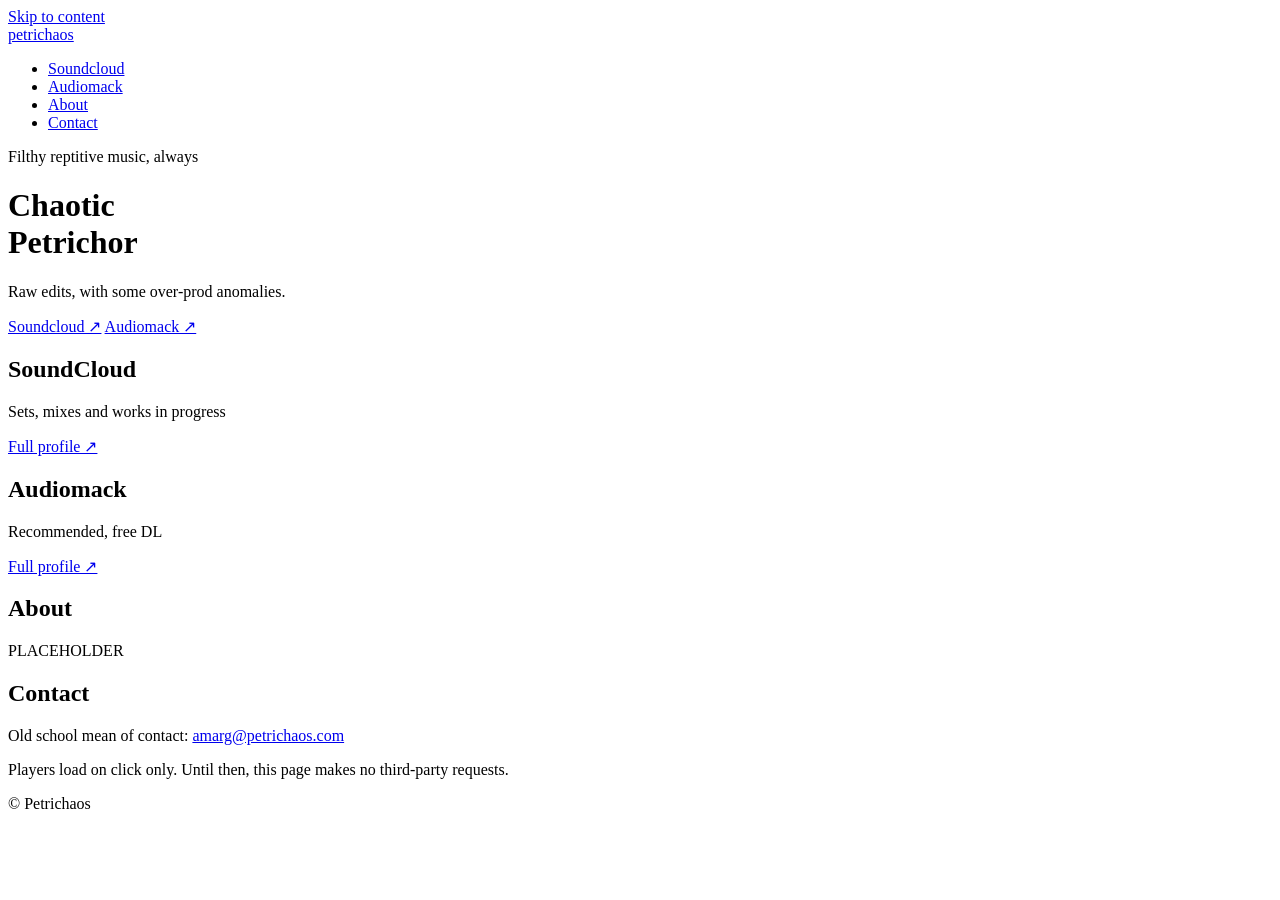
==== index.html @ 640dec54 "Add initial HTML structure for Petrichaos site" ====
<!doctype html>
<html lang="en">
<head>
<meta charset="utf-8">
<meta name="viewport" content="width=device-width,initial-scale=1">
<meta name="referrer" content="no-referrer">
<meta name="color-scheme" content="dark light">
<meta http-equiv="Content-Security-Policy" content="default-src 'none'; style-src 'self'; script-src 'self'; img-src 'self' data:; frame-src https://w.soundcloud.com https://audiomack.com; base-uri 'none'; form-action 'none'">
<title>Petrichaos | Repetitive. Always.</title>
<meta name="description" content="Listen.">
<link rel="stylesheet" href="style.css">
</head>
<body>
<a class="skip" href="#main">Skip to content</a>

<nav class="nav" aria-label="Primary">
  <a class="brand" href="#top">petrichaos</a>
  <ul>
    <li><a href="#soundcloud">Soundcloud</a></li>
    <li><a href="#audiomack">Audiomack</a></li>
    <li><a href="#about">About</a></li>
    <li><a href="#contact">Contact</a></li>
  </ul>
</nav>

<header id="top" class="hero">
  <p class="eyebrow">Filthy reptitive music, always</p>
  <h1>Chaotic<br>Petrichor</h1>
  <p class="lede"R>Raw edits, with some over-prod anomalies.</p>
  <div class="cta">
    <a class="btn sc" href="https://soundcloud.com/petrichaos" rel="noopener noreferrer" target="_blank">Soundcloud &#8599;</a>
    <a class="btn am" href="https://audiomack.com/petrichaos" rel="noopener noreferrer" target="_blank">Audiomack &#8599;</a>
  </div>
</header>

<main id="main">

  <section id="soundcloud" class="platform sc" aria-labelledby="h-sc">
    <div class="phead">
      <h2 id="h-sc">SoundCloud</h2>
      <p>Sets, mixes and works in progress</p>
      <a class="more" href="https://soundcloud.com/petrichaos" rel="noopener noreferrer" target="_blank">Full profile &#8599;</a>
    </div>
    <div class="grid">
      <figure class="slot" data-label="Soundcloud player 1" data-src="https://w.soundcloud.com/player/?url=soundcloud.com/petrichaos/102thnr-001-jam-1&amp;color=%23ff5500&amp;visual=false" data-height="166"></figure>
      <figure class="slot" data-label="Soundcloud player 2" data-src="https://w.soundcloud.com/player/?url=soundcloud.com/petrichaos/tidrin&amp;color=%23ff5500&amp;visual=false" data-height="166"></figure>
    </div>
  </section>

  <section id="audiomack" class="platform am" aria-labelledby="h-am">
    <div class="phead">
      <h2 id="h-am">Audiomack</h2>
      <p>Recommended, free DL</p>
      <a class="more" href="https://audiomack.com/petrichaos" rel="noopener noreferrer" target="_blank">Full profile &#8599;</a>
    </div>
    <div class="grid">
      <figure class="slot" data-label="Audiomack player 1" data-src="https://audiomack.com/embed/petrichaos/song/deep-mechanics" data-height="252"></figure>
      <figure class="slot" data-label="Audiomack player 2" data-src="https://audiomack.com/embed/petrichaos/song/dunit-tzri" data-height="252"></figure>
    </div>
  </section>

  <section id="about" class="about" aria-labelledby="h-about">
    <h2 id="h-about">About</h2>
    <p>PLACEHOLDER</p>
  </section>

  <section id="contact" class="about" aria-labelledby="h-contact">
    <h2 id="h-contact">Contact</h2>
    <p>Old school mean of contact: <a href="mailto:amarg@petrichaos.com">amarg@petrichaos.com</a></p>
  </section>

</main>

<footer class="foot">
  <p>Players load on click only. Until then, this page makes no third-party requests.</p>
  <p>&copy; Petrichaos</p>
</footer>

<script src="app.js"></script>
</body>
</html>
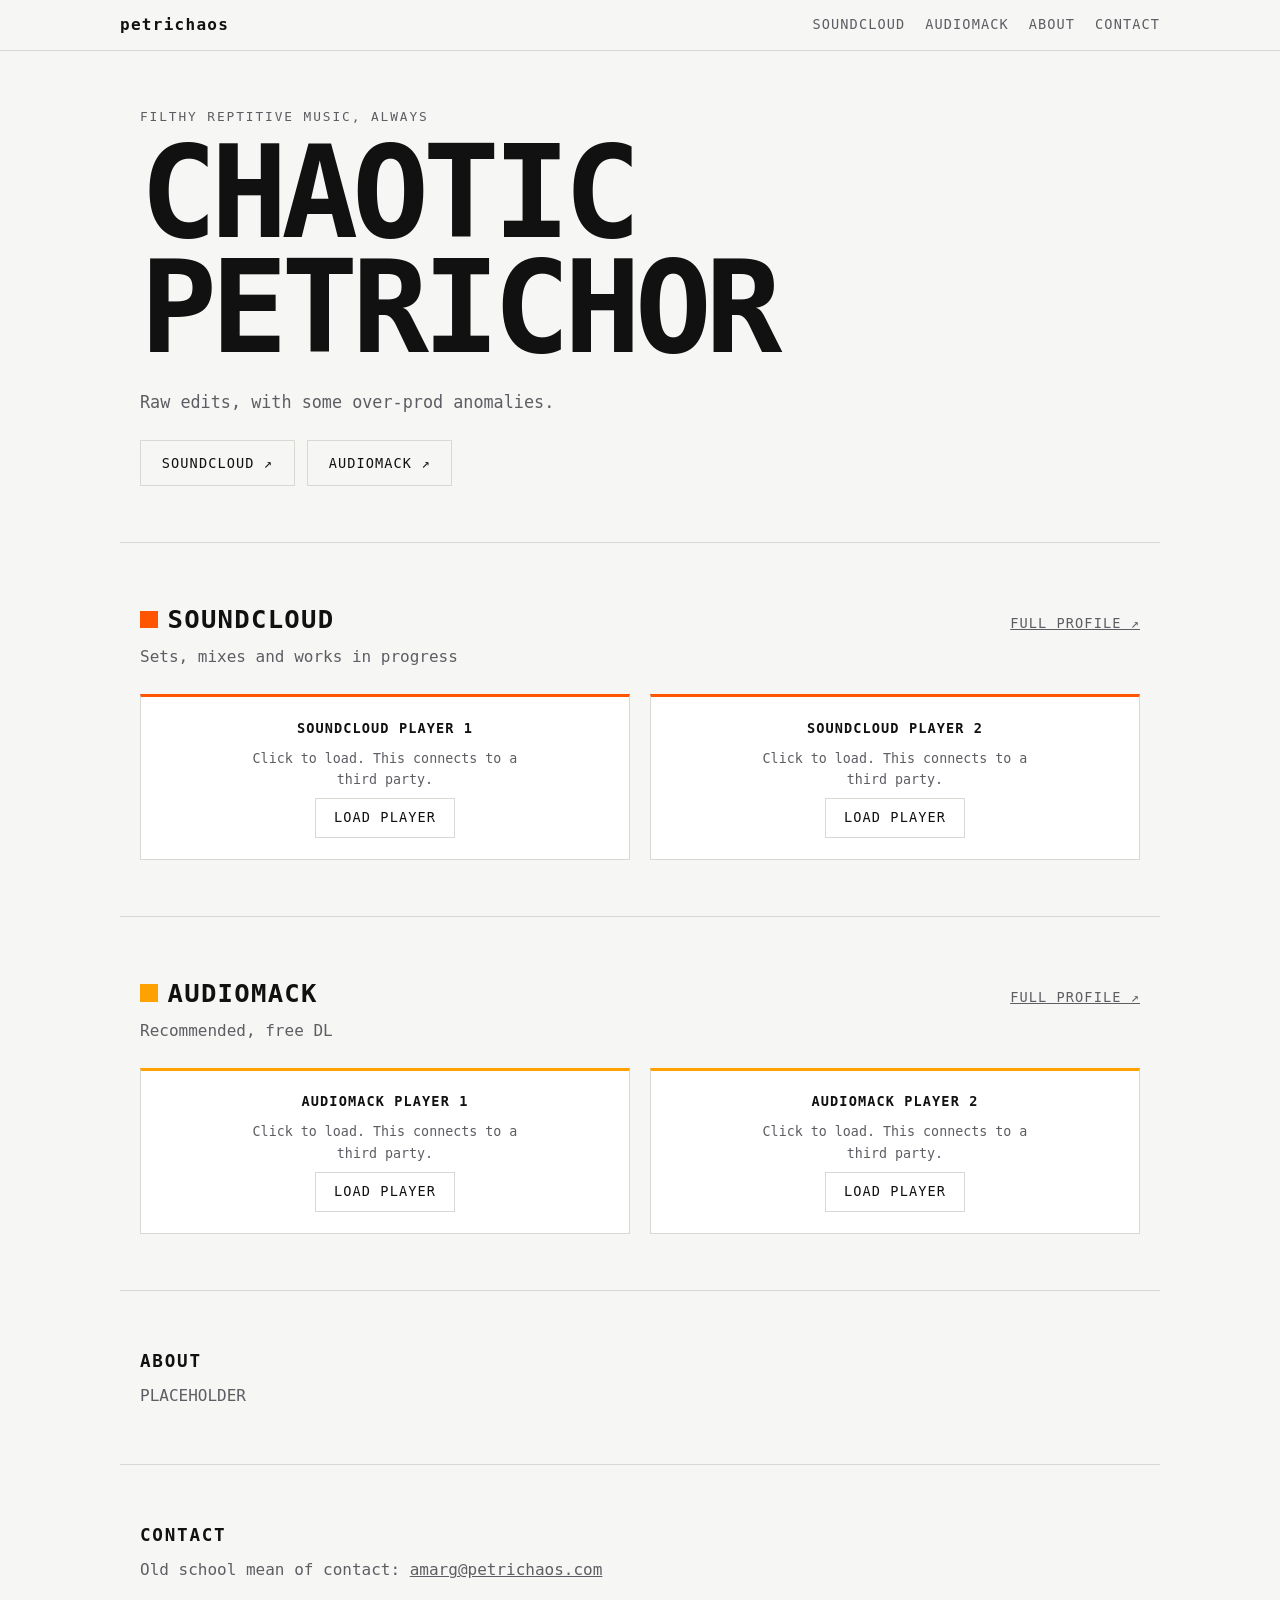
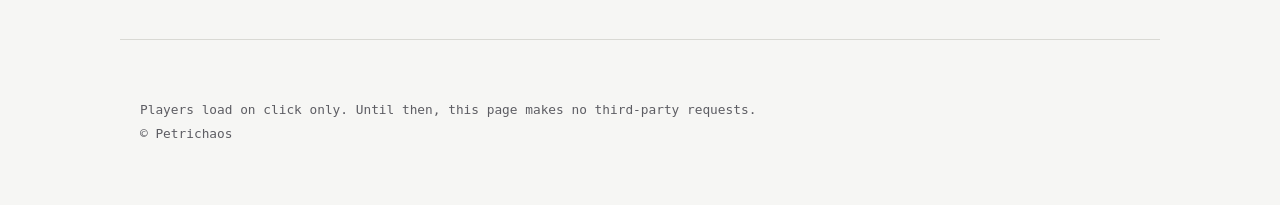
==== commit ae3ab99b: "Fix HTML syntax error in lede paragraph" ====
--- a/index.html
+++ b/index.html
@@ -26,7 +26,7 @@
 <header id="top" class="hero">
   <p class="eyebrow">Filthy reptitive music, always</p>
   <h1>Chaotic<br>Petrichor</h1>
-  <p class="lede"R>Raw edits, with some over-prod anomalies.</p>
+  <p class="lede">Raw edits, with some over-prod anomalies.</p>
   <div class="cta">
     <a class="btn sc" href="https://soundcloud.com/petrichaos" rel="noopener noreferrer" target="_blank">Soundcloud &#8599;</a>
     <a class="btn am" href="https://audiomack.com/petrichaos" rel="noopener noreferrer" target="_blank">Audiomack &#8599;</a>
--- a/style.css
+++ b/style.css
@@ -0,0 +1,67 @@
+@font-face{
+  font-family:"Local Mono";
+  src:url("fonts/JetBrainsMono-regular.woff2") format("woff2");
+  font-display:swap;
+}
+
+:root{
+  --font:ui-monospace,"Local Mono","SF Mono","Cascadia Mono",Menlo,Consolas,"DejaVu Sans Mono",monospace;
+  --bg:#0a0a0b;--panel:#111114;--fg:#ececec;--mut:#8b8b92;--line:#25252a;
+  --sc:#ff5500;--am:#ffa200;--max:1040px;
+}
+@media (prefers-color-scheme:light){
+  :root{--bg:#f6f6f4;--panel:#fff;--fg:#111;--mut:#5d5d63;--line:#d9d9d4}
+}
+*{box-sizing:border-box}
+html{scroll-behavior:smooth;scroll-padding-top:4rem}
+@media (prefers-reduced-motion:reduce){html{scroll-behavior:auto}*{transition:none!important}}
+body{margin:0;background:var(--bg);color:var(--fg);font:16px/1.6 var(--font)}
+a{color:inherit}
+.skip{position:absolute;left:-999px;top:0;background:var(--fg);color:var(--bg);padding:.5rem 1rem}
+.skip:focus{left:0;z-index:20}
+:focus-visible{outline:2px solid var(--fg);outline-offset:3px}
+
+.nav{position:sticky;top:0;z-index:10;display:flex;justify-content:space-between;align-items:center;
+  padding:.75rem max(1.25rem,calc((100vw - var(--max))/2));background:var(--bg);border-bottom:1px solid var(--line)}
+.brand{font-weight:700;text-decoration:none;letter-spacing:.08em}
+.nav ul{display:flex;gap:1.25rem;list-style:none;margin:0;padding:0;font-size:.85rem;text-transform:uppercase;letter-spacing:.08em}
+.nav ul a{text-decoration:none;color:var(--mut)}
+.nav ul a:hover{color:var(--fg)}
+@media (max-width:560px){.nav ul li:nth-child(n+3){display:none}}
+
+.hero,.platform,.about,.foot{max-width:var(--max);margin:auto;padding:3.5rem 1.25rem}
+.eyebrow{color:var(--mut);text-transform:uppercase;letter-spacing:.15em;font-size:.8rem;margin:0}
+h1{font-size:clamp(3rem,13vw,8rem);line-height:.9;margin:.5rem 0 1.5rem;letter-spacing:-.05em;text-transform:uppercase}
+.lede{max-width:56ch;color:var(--mut);font-size:1.05rem}
+.cta{display:flex;flex-wrap:wrap;gap:.75rem;margin-top:1.5rem}
+.btn{padding:.7rem 1.3rem;border:1px solid var(--line);text-decoration:none;text-transform:uppercase;
+  letter-spacing:.08em;font-size:.85rem;transition:background .15s,color .15s,border-color .15s}
+.btn.sc:hover{background:var(--sc);border-color:var(--sc);color:#000}
+.btn.am:hover{background:var(--am);border-color:var(--am);color:#000}
+
+.platform{border-top:1px solid var(--line)}
+.phead{display:grid;grid-template-columns:1fr auto;gap:.25rem 1rem;align-items:baseline;margin-bottom:1.5rem}
+.phead h2{margin:0;font-size:1.6rem;text-transform:uppercase;letter-spacing:.05em;grid-column:1}
+.phead h2::before{content:"";display:inline-block;width:.7em;height:.7em;margin-right:.6rem;background:var(--c)}
+.phead p{margin:0;color:var(--mut);grid-column:1}
+.more{grid-column:2;grid-row:1/3;font-size:.85rem;text-transform:uppercase;letter-spacing:.08em;color:var(--mut)}
+.more:hover{color:var(--fg)}
+.sc{--c:var(--sc)}.am{--c:var(--am)}
+
+.grid{display:grid;gap:1.25rem;grid-template-columns:repeat(auto-fit,minmax(min(100%,420px),1fr))}
+.slot{margin:0;background:var(--panel);border:1px solid var(--line);border-top:3px solid var(--c);
+  min-height:166px;display:flex;align-items:center;justify-content:center;position:relative}
+.slot iframe{display:block;width:100%;border:0}
+.ph{text-align:center;padding:1.25rem;display:grid;gap:.5rem;justify-items:center}
+.ph strong{text-transform:uppercase;letter-spacing:.08em;font-size:.85rem}
+.ph small{color:var(--mut);max-width:34ch}
+.ph button{background:none;color:var(--fg);border:1px solid var(--line);padding:.5rem 1.1rem;font:inherit;
+  font-size:.85rem;text-transform:uppercase;letter-spacing:.08em;cursor:pointer}
+.ph button:hover{background:var(--c);border-color:var(--c);color:#000}
+.ph .err{color:#ff6b6b}
+
+.about{border-top:1px solid var(--line)}
+.about h2{font-size:1.1rem;text-transform:uppercase;letter-spacing:.1em;margin:0 0 .5rem}
+.about p{max-width:62ch;color:var(--mut);margin:0}
+.foot{border-top:1px solid var(--line);color:var(--mut);font-size:.8rem}
+.foot p{margin:.25rem 0}
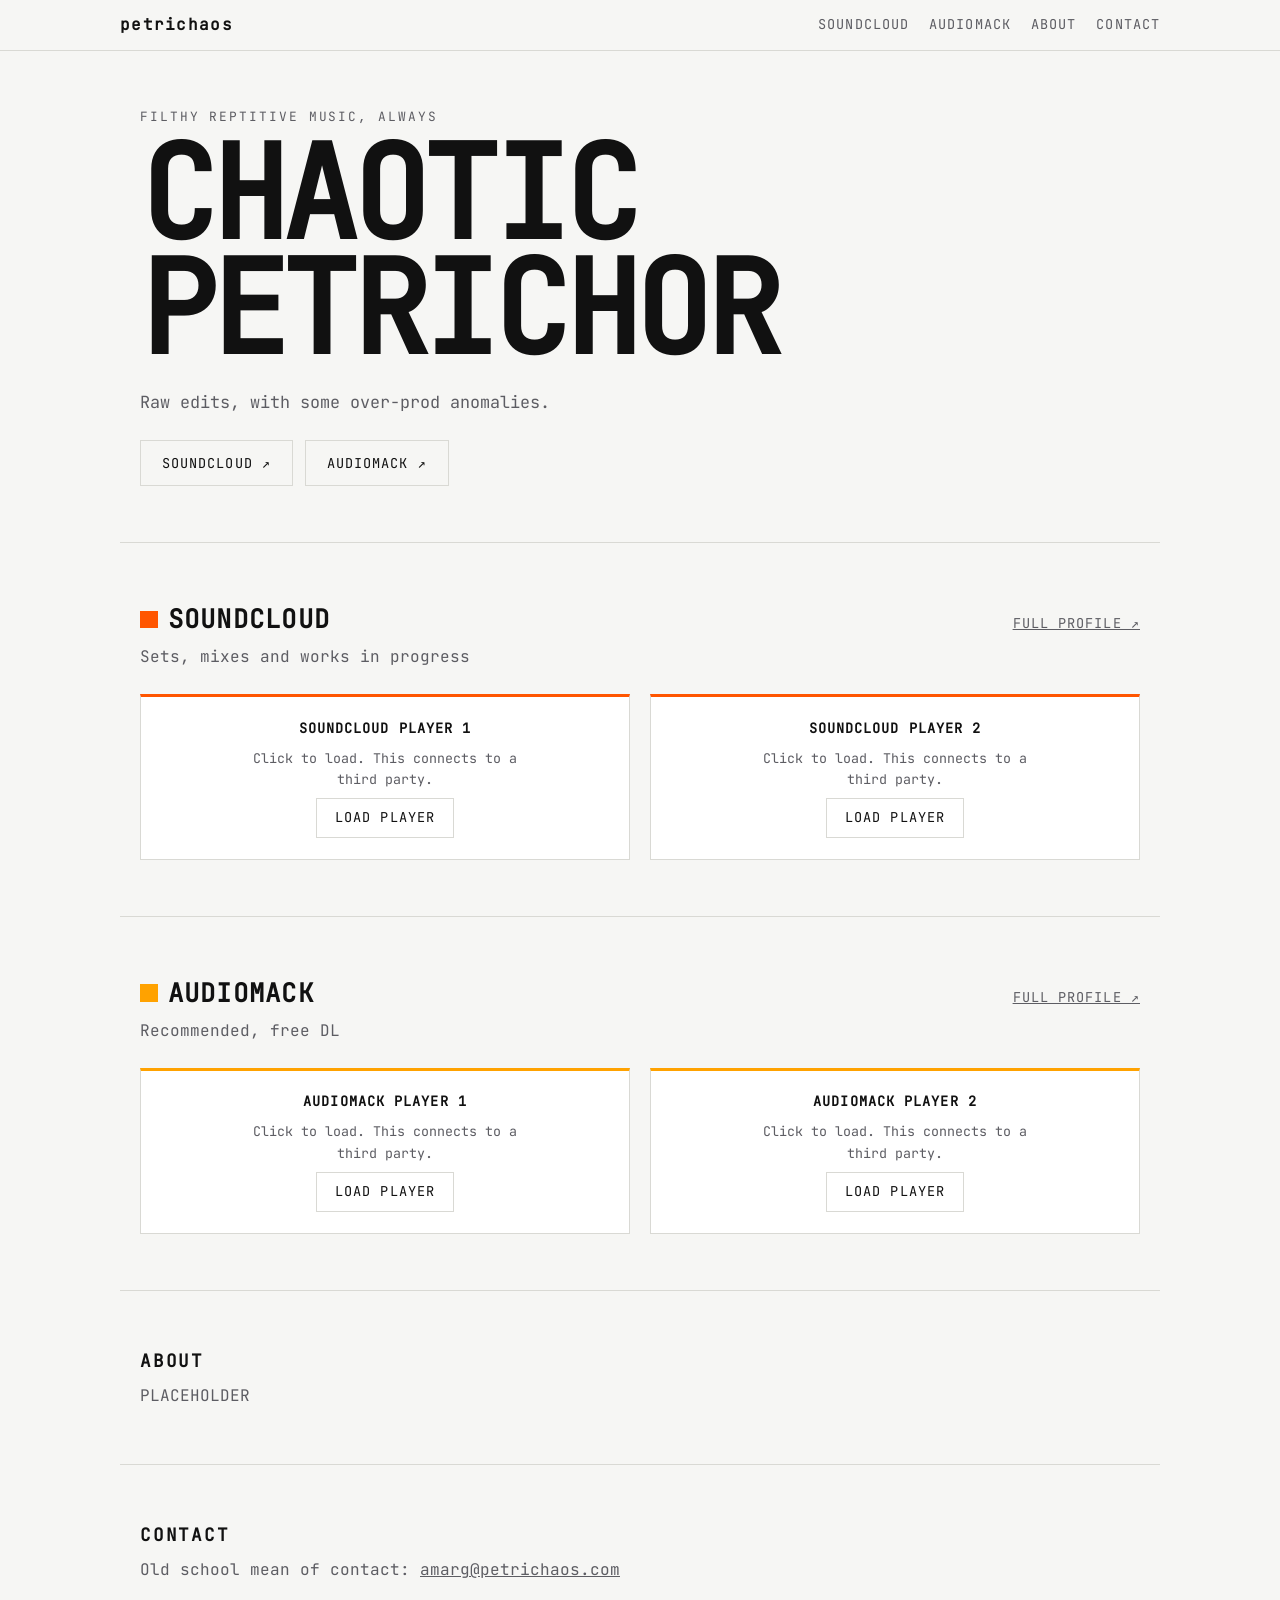
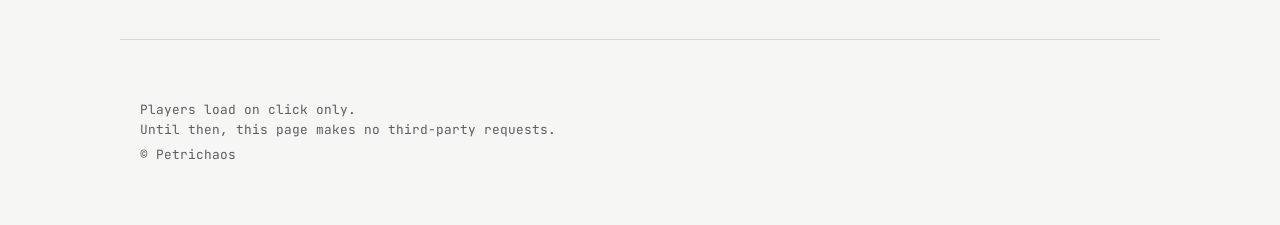
==== commit d24e878b: "Enhance CSP and update footer text Updated Content Security Policy to include font-src directive and" ====
--- a/index.html
+++ b/index.html
@@ -5,7 +5,7 @@
 <meta name="viewport" content="width=device-width,initial-scale=1">
 <meta name="referrer" content="no-referrer">
 <meta name="color-scheme" content="dark light">
-<meta http-equiv="Content-Security-Policy" content="default-src 'none'; style-src 'self'; script-src 'self'; img-src 'self' data:; frame-src https://w.soundcloud.com https://audiomack.com; base-uri 'none'; form-action 'none'">
+<meta http-equiv="Content-Security-Policy" content="default-src 'none'; style-src 'self'; font-src 'self'; script-src 'self'; img-src 'self' data:; frame-src https://w.soundcloud.com https://audiomack.com; base-uri 'none'; form-action 'none'">
 <title>Petrichaos | Repetitive. Always.</title>
 <meta name="description" content="Listen.">
 <link rel="stylesheet" href="style.css">
@@ -72,7 +72,7 @@
 </main>
 
 <footer class="foot">
-  <p>Players load on click only. Until then, this page makes no third-party requests.</p>
+  <p>Players load on click only.<br>Until then, this page makes no third-party requests.</p>
   <p>&copy; Petrichaos</p>
 </footer>
 
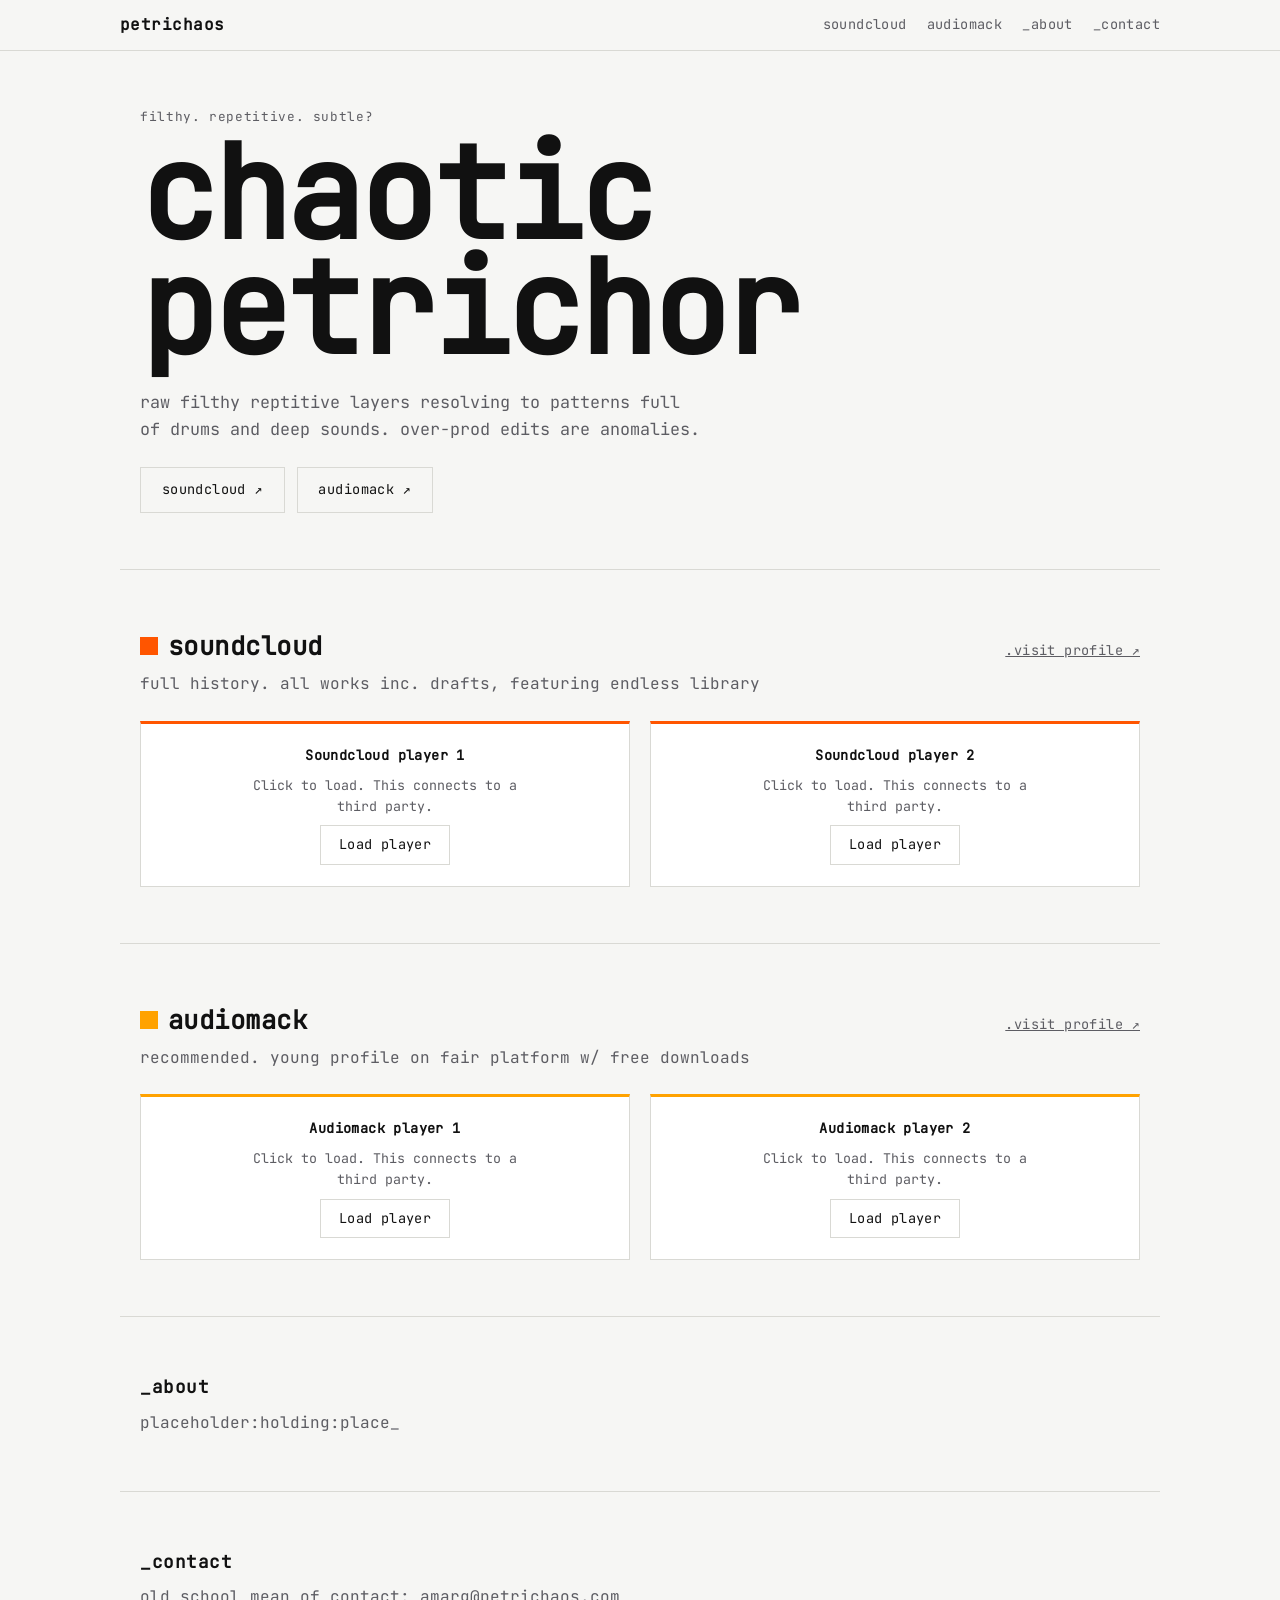
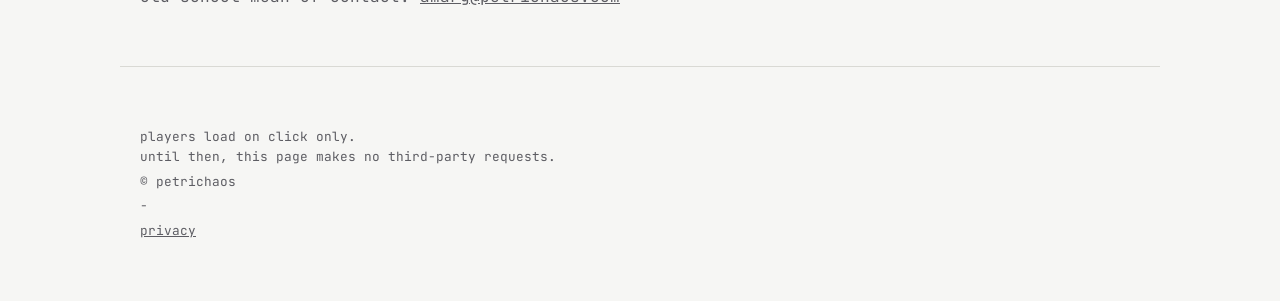
==== commit 43f1f3c4: "Update index.html with new titles and content" ====
--- a/index.html
+++ b/index.html
@@ -6,7 +6,7 @@
 <meta name="referrer" content="no-referrer">
 <meta name="color-scheme" content="dark light">
 <meta http-equiv="Content-Security-Policy" content="default-src 'none'; style-src 'self'; font-src 'self'; script-src 'self'; img-src 'self' data:; frame-src https://w.soundcloud.com https://audiomack.com; base-uri 'none'; form-action 'none'">
-<title>Petrichaos | Repetitive. Always.</title>
+<title>petrichaos | failed to exit the loop.</title>
 <meta name="description" content="Listen.">
 <link rel="stylesheet" href="style.css">
 </head>
@@ -16,20 +16,20 @@
 <nav class="nav" aria-label="Primary">
   <a class="brand" href="#top">petrichaos</a>
   <ul>
-    <li><a href="#soundcloud">Soundcloud</a></li>
-    <li><a href="#audiomack">Audiomack</a></li>
-    <li><a href="#about">About</a></li>
-    <li><a href="#contact">Contact</a></li>
+    <li><a href="#soundcloud">soundcloud</a></li>
+    <li><a href="#audiomack">audiomack</a></li>
+    <li><a href="#about">_about</a></li>
+    <li><a href="#contact">_contact</a></li>
   </ul>
 </nav>
 
 <header id="top" class="hero">
-  <p class="eyebrow">Filthy reptitive music, always</p>
-  <h1>Chaotic<br>Petrichor</h1>
-  <p class="lede">Raw edits, with some over-prod anomalies.</p>
+  <p class="eyebrow">filthy. repetitive. subtle?</p>
+  <h1>chaotic<br>petrichor</h1>
+  <p class="lede">raw filthy reptitive layers resolving to patterns full of drums and deep sounds. over-prod edits are anomalies.</p>
   <div class="cta">
-    <a class="btn sc" href="https://soundcloud.com/petrichaos" rel="noopener noreferrer" target="_blank">Soundcloud &#8599;</a>
-    <a class="btn am" href="https://audiomack.com/petrichaos" rel="noopener noreferrer" target="_blank">Audiomack &#8599;</a>
+    <a class="btn sc" href="https://soundcloud.com/petrichaos" rel="noopener noreferrer" target="_blank">soundcloud &#8599;</a>
+    <a class="btn am" href="https://audiomack.com/petrichaos" rel="noopener noreferrer" target="_blank">audiomack &#8599;</a>
   </div>
 </header>
 
@@ -37,9 +37,9 @@
 
   <section id="soundcloud" class="platform sc" aria-labelledby="h-sc">
     <div class="phead">
-      <h2 id="h-sc">SoundCloud</h2>
-      <p>Sets, mixes and works in progress</p>
-      <a class="more" href="https://soundcloud.com/petrichaos" rel="noopener noreferrer" target="_blank">Full profile &#8599;</a>
+      <h2 id="h-sc">soundcloud</h2>
+      <p>full history. all works inc. drafts, featuring endless library</p>
+      <a class="more" href="https://soundcloud.com/petrichaos" rel="noopener noreferrer" target="_blank">.visit profile &#8599;</a>
     </div>
     <div class="grid">
       <figure class="slot" data-label="Soundcloud player 1" data-src="https://w.soundcloud.com/player/?url=soundcloud.com/petrichaos/102thnr-001-jam-1&amp;color=%23ff5500&amp;visual=false" data-height="166"></figure>
@@ -49,9 +49,9 @@
 
   <section id="audiomack" class="platform am" aria-labelledby="h-am">
     <div class="phead">
-      <h2 id="h-am">Audiomack</h2>
-      <p>Recommended, free DL</p>
-      <a class="more" href="https://audiomack.com/petrichaos" rel="noopener noreferrer" target="_blank">Full profile &#8599;</a>
+      <h2 id="h-am">audiomack</h2>
+      <p>recommended. young profile on fair platform w/ free downloads</p>
+      <a class="more" href="https://audiomack.com/petrichaos" rel="noopener noreferrer" target="_blank">.visit profile &#8599;</a>
     </div>
     <div class="grid">
       <figure class="slot" data-label="Audiomack player 1" data-src="https://audiomack.com/embed/petrichaos/song/deep-mechanics" data-height="252"></figure>
@@ -60,20 +60,20 @@
   </section>
 
   <section id="about" class="about" aria-labelledby="h-about">
-    <h2 id="h-about">About</h2>
-    <p>PLACEHOLDER</p>
+    <h2 id="h-about">_about</h2>
+    <p>placeholder:holding:place_</p>
   </section>
 
   <section id="contact" class="about" aria-labelledby="h-contact">
-    <h2 id="h-contact">Contact</h2>
-    <p>Old school mean of contact: <a href="mailto:amarg@petrichaos.com">amarg@petrichaos.com</a></p>
+    <h2 id="h-contact">_contact</h2>
+    <p>old school mean of contact: <a href="mailto:amarg@petrichaos.com">amarg@petrichaos.com</a></p>
   </section>
 
 </main>
 
 <footer class="foot">
-  <p>Players load on click only.<br>Until then, this page makes no third-party requests.</p>
-  <p>&copy; Petrichaos</p>
+  <p>players load on click only.<br>until then, this page makes no third-party requests.</p>
+  <p>&copy; petrichaos</p> - <p><a href="privacy.html">privacy</a></p>
 </footer>
 
 <script src="app.js"></script>
--- a/style.css
+++ b/style.css
@@ -5,9 +5,10 @@
 }
 
 :root{
-  --font:ui-monospace,"Local Mono","SF Mono","Cascadia Mono",Menlo,Consolas,"DejaVu Sans Mono",monospace;
+  --font:"Local Mono",ui-monospace,"SF Mono","Cascadia Mono",Menlo,Consolas,"DejaVu Sans Mono",monospace;
   --bg:#0a0a0b;--panel:#111114;--fg:#ececec;--mut:#8b8b92;--line:#25252a;
   --sc:#ff5500;--am:#ffa200;--max:1040px;
+  --case:none; /* uppercase to restore caps */
 }
 @media (prefers-color-scheme:light){
   :root{--bg:#f6f6f4;--panel:#fff;--fg:#111;--mut:#5d5d63;--line:#d9d9d4}
@@ -23,28 +24,28 @@
 
 .nav{position:sticky;top:0;z-index:10;display:flex;justify-content:space-between;align-items:center;
   padding:.75rem max(1.25rem,calc((100vw - var(--max))/2));background:var(--bg);border-bottom:1px solid var(--line)}
-.brand{font-weight:700;text-decoration:none;letter-spacing:.08em}
-.nav ul{display:flex;gap:1.25rem;list-style:none;margin:0;padding:0;font-size:.85rem;text-transform:uppercase;letter-spacing:.08em}
+.brand{font-weight:700;text-decoration:none;letter-spacing:.03em}
+.nav ul{display:flex;gap:1.25rem;list-style:none;margin:0;padding:0;font-size:.85rem;text-transform:var(--case);letter-spacing:.03em}
 .nav ul a{text-decoration:none;color:var(--mut)}
 .nav ul a:hover{color:var(--fg)}
 @media (max-width:560px){.nav ul li:nth-child(n+3){display:none}}
 
 .hero,.platform,.about,.foot{max-width:var(--max);margin:auto;padding:3.5rem 1.25rem}
-.eyebrow{color:var(--mut);text-transform:uppercase;letter-spacing:.15em;font-size:.8rem;margin:0}
-h1{font-size:clamp(3rem,13vw,8rem);line-height:.9;margin:.5rem 0 1.5rem;letter-spacing:-.05em;text-transform:uppercase}
+.eyebrow{color:var(--mut);text-transform:var(--case);letter-spacing:.05em;font-size:.8rem;margin:0}
+h1{font-size:clamp(3rem,13vw,8rem);line-height:.9;margin:.5rem 0 1.5rem;letter-spacing:-.03em;text-transform:var(--case)}
 .lede{max-width:56ch;color:var(--mut);font-size:1.05rem}
 .cta{display:flex;flex-wrap:wrap;gap:.75rem;margin-top:1.5rem}
-.btn{padding:.7rem 1.3rem;border:1px solid var(--line);text-decoration:none;text-transform:uppercase;
-  letter-spacing:.08em;font-size:.85rem;transition:background .15s,color .15s,border-color .15s}
+.btn{padding:.7rem 1.3rem;border:1px solid var(--line);text-decoration:none;text-transform:var(--case);
+  letter-spacing:.03em;font-size:.85rem;transition:background .15s,color .15s,border-color .15s}
 .btn.sc:hover{background:var(--sc);border-color:var(--sc);color:#000}
 .btn.am:hover{background:var(--am);border-color:var(--am);color:#000}
 
 .platform{border-top:1px solid var(--line)}
 .phead{display:grid;grid-template-columns:1fr auto;gap:.25rem 1rem;align-items:baseline;margin-bottom:1.5rem}
-.phead h2{margin:0;font-size:1.6rem;text-transform:uppercase;letter-spacing:.05em;grid-column:1}
+.phead h2{margin:0;font-size:1.6rem;text-transform:var(--case);letter-spacing:.02em;grid-column:1}
 .phead h2::before{content:"";display:inline-block;width:.7em;height:.7em;margin-right:.6rem;background:var(--c)}
 .phead p{margin:0;color:var(--mut);grid-column:1}
-.more{grid-column:2;grid-row:1/3;font-size:.85rem;text-transform:uppercase;letter-spacing:.08em;color:var(--mut)}
+.more{grid-column:2;grid-row:1/3;font-size:.85rem;text-transform:var(--case);letter-spacing:.03em;color:var(--mut)}
 .more:hover{color:var(--fg)}
 .sc{--c:var(--sc)}.am{--c:var(--am)}
 
@@ -53,15 +54,15 @@
   min-height:166px;display:flex;align-items:center;justify-content:center;position:relative}
 .slot iframe{display:block;width:100%;border:0}
 .ph{text-align:center;padding:1.25rem;display:grid;gap:.5rem;justify-items:center}
-.ph strong{text-transform:uppercase;letter-spacing:.08em;font-size:.85rem}
+.ph strong{text-transform:var(--case);letter-spacing:.03em;font-size:.85rem}
 .ph small{color:var(--mut);max-width:34ch}
 .ph button{background:none;color:var(--fg);border:1px solid var(--line);padding:.5rem 1.1rem;font:inherit;
-  font-size:.85rem;text-transform:uppercase;letter-spacing:.08em;cursor:pointer}
+  font-size:.85rem;text-transform:var(--case);letter-spacing:.03em;cursor:pointer}
 .ph button:hover{background:var(--c);border-color:var(--c);color:#000}
 .ph .err{color:#ff6b6b}
 
 .about{border-top:1px solid var(--line)}
-.about h2{font-size:1.1rem;text-transform:uppercase;letter-spacing:.1em;margin:0 0 .5rem}
+.about h2{font-size:1.1rem;text-transform:var(--case);letter-spacing:.03em;margin:0 0 .5rem}
 .about p{max-width:62ch;color:var(--mut);margin:0}
 .foot{border-top:1px solid var(--line);color:var(--mut);font-size:.8rem}
 .foot p{margin:.25rem 0}
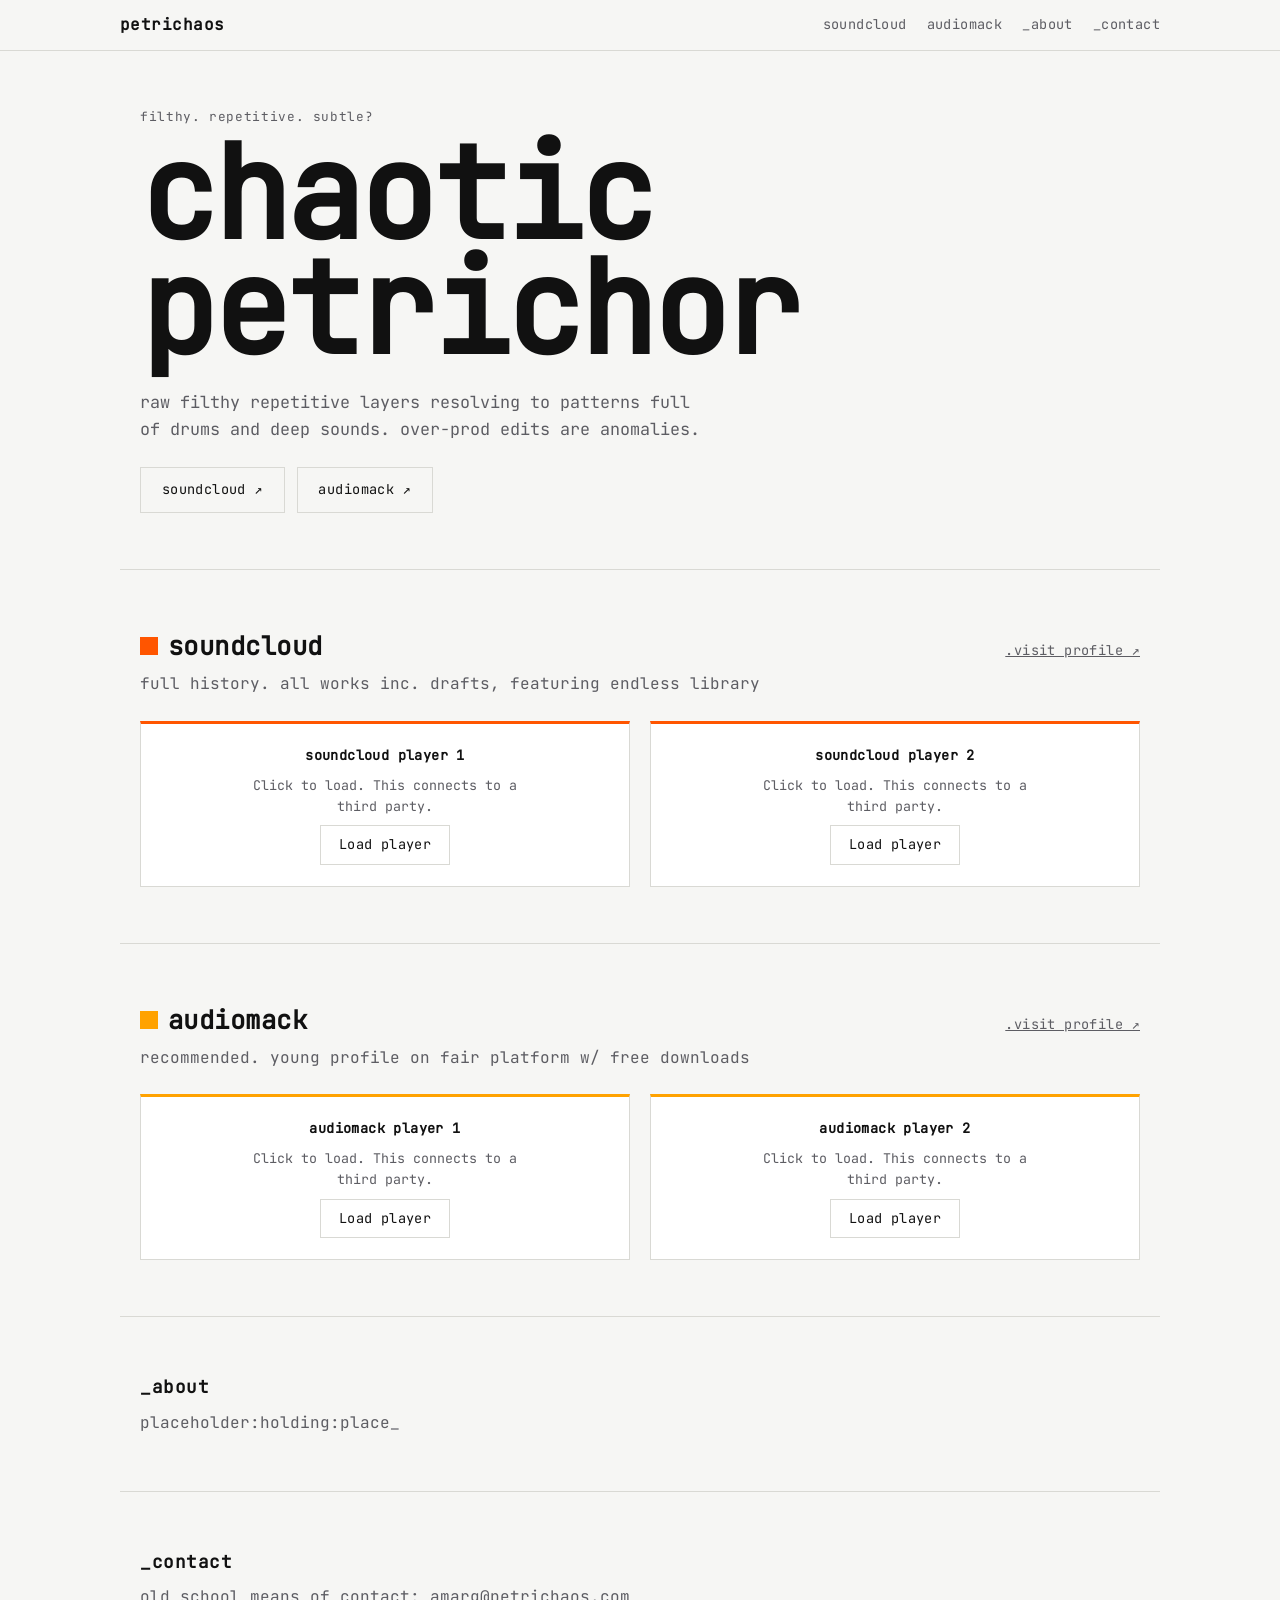
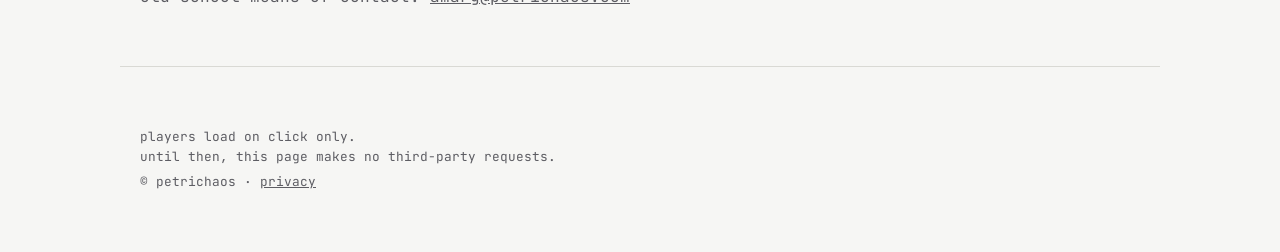
==== commit 0ad0452d: "Fix typos if typo is a person, i am" ====
--- a/index.html
+++ b/index.html
@@ -11,7 +11,7 @@
 <link rel="stylesheet" href="style.css">
 </head>
 <body>
-<a class="skip" href="#main">Skip to content</a>
+<a class="skip" href="#main">skip to content</a>
 
 <nav class="nav" aria-label="Primary">
   <a class="brand" href="#top">petrichaos</a>
@@ -26,7 +26,7 @@
 <header id="top" class="hero">
   <p class="eyebrow">filthy. repetitive. subtle?</p>
   <h1>chaotic<br>petrichor</h1>
-  <p class="lede">raw filthy reptitive layers resolving to patterns full of drums and deep sounds. over-prod edits are anomalies.</p>
+  <p class="lede">raw filthy repetitive layers resolving to patterns full of drums and deep sounds. over-prod edits are anomalies.</p>
   <div class="cta">
     <a class="btn sc" href="https://soundcloud.com/petrichaos" rel="noopener noreferrer" target="_blank">soundcloud &#8599;</a>
     <a class="btn am" href="https://audiomack.com/petrichaos" rel="noopener noreferrer" target="_blank">audiomack &#8599;</a>
@@ -42,8 +42,8 @@
       <a class="more" href="https://soundcloud.com/petrichaos" rel="noopener noreferrer" target="_blank">.visit profile &#8599;</a>
     </div>
     <div class="grid">
-      <figure class="slot" data-label="Soundcloud player 1" data-src="https://w.soundcloud.com/player/?url=soundcloud.com/petrichaos/102thnr-001-jam-1&amp;color=%23ff5500&amp;visual=false" data-height="166"></figure>
-      <figure class="slot" data-label="Soundcloud player 2" data-src="https://w.soundcloud.com/player/?url=soundcloud.com/petrichaos/tidrin&amp;color=%23ff5500&amp;visual=false" data-height="166"></figure>
+      <figure class="slot" data-label="soundcloud player 1" data-src="https://w.soundcloud.com/player/?url=soundcloud.com/petrichaos/102thnr-001-jam-1&amp;color=%23ff5500&amp;visual=false" data-height="166"></figure>
+      <figure class="slot" data-label="soundcloud player 2" data-src="https://w.soundcloud.com/player/?url=soundcloud.com/petrichaos/tidrin&amp;color=%23ff5500&amp;visual=false" data-height="166"></figure>
     </div>
   </section>
 
@@ -54,8 +54,8 @@
       <a class="more" href="https://audiomack.com/petrichaos" rel="noopener noreferrer" target="_blank">.visit profile &#8599;</a>
     </div>
     <div class="grid">
-      <figure class="slot" data-label="Audiomack player 1" data-src="https://audiomack.com/embed/petrichaos/song/deep-mechanics" data-height="252"></figure>
-      <figure class="slot" data-label="Audiomack player 2" data-src="https://audiomack.com/embed/petrichaos/song/dunit-tzri" data-height="252"></figure>
+      <figure class="slot" data-label="audiomack player 1" data-src="https://audiomack.com/embed/petrichaos/song/deep-mechanics" data-height="252"></figure>
+      <figure class="slot" data-label="audiomack player 2" data-src="https://audiomack.com/embed/petrichaos/song/dunit-tzri" data-height="252"></figure>
     </div>
   </section>
 
@@ -66,14 +66,14 @@
 
   <section id="contact" class="about" aria-labelledby="h-contact">
     <h2 id="h-contact">_contact</h2>
-    <p>old school mean of contact: <a href="mailto:amarg@petrichaos.com">amarg@petrichaos.com</a></p>
+    <p>old school means of contact: <a href="mailto:amarg@petrichaos.com">amarg@petrichaos.com</a></p>
   </section>
 
 </main>
 
 <footer class="foot">
   <p>players load on click only.<br>until then, this page makes no third-party requests.</p>
-  <p>&copy; petrichaos</p> - <p><a href="privacy.html">privacy</a></p>
+  <p>&copy; petrichaos &middot; <a href="privacy.html">privacy</a></p>
 </footer>
 
 <script src="app.js"></script>
